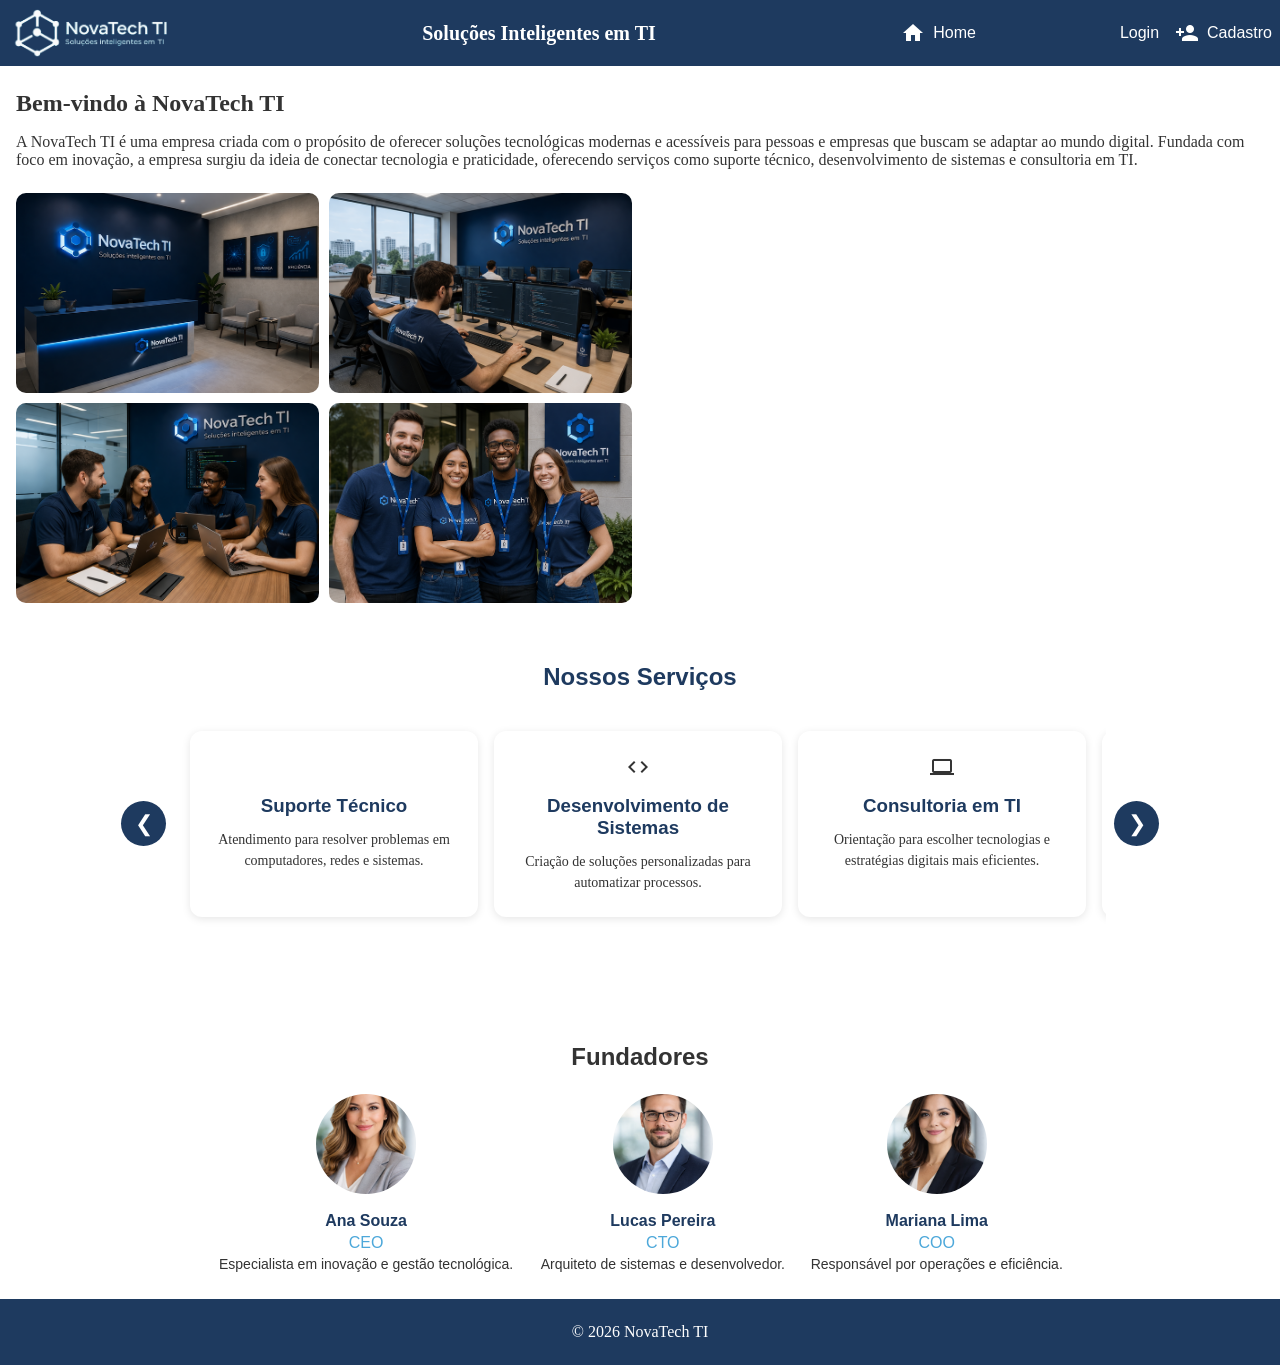
==== index.html @ b25aed61 "first commit" ====
<!DOCTYPE html>
<html lang="pt-br">
<head>
    <meta charset="UTF-8">
    <title>NovaTech TI</title>
    <link rel="stylesheet" href="css/global.css">
    <link rel="stylesheet" href="css/components.css">
    <link rel="stylesheet" href="css/variables.css">
    <link rel="stylesheet" href="css/pages/home.css">
    <link href="https://fonts.googleapis.com/icon?family=Material+Icons" rel="stylesheet">
</head>
<body>
    <div id="header-container"></div>

    <main class="home">
        <section class="title">
            <h1>Bem-vindo à NovaTech TI</h1>
            <p>
                A NovaTech TI é uma empresa criada com o propósito de oferecer soluções tecnológicas modernas
                e acessíveis para pessoas e empresas que buscam se adaptar ao mundo digital. Fundada com foco
                em inovação, a empresa surgiu da ideia de conectar tecnologia e praticidade, oferecendo serviços
                como suporte técnico, desenvolvimento de sistemas e consultoria em TI.
            </p>
        </section>

        <section class="history">
                <div class="images">
                    <img src="assets/imagens/imagem01.png" alt="Imagem 1">
                    <img src="assets/imagens/imagem02.png" alt="Imagem 2">
                    <img src="assets/imagens/imagem03.png" alt="Imagem 3">
                    <img src="assets/imagens/imagem04.png" alt="Imagem 4">
                </div>


            <div class="media">
                <iframe src="https://www.youtube.com/embed/8Wx0uR1_ajo" title="YouTube video player"  allowfullscreen></iframe>
            </div>
        </section>

        <section class="services">
            <h2>Nossos Serviços</h2>

            <div class="carousel">
                <button id="prevBtn">&#10094;</button>

                <div class="track-container">
                    <div class="track" id="carouselTrack">
                        <div class="card">
                            <span class="material-icons card-icon">support_agent</span>
                            <h3>Suporte Técnico</h3>
                            <p>Atendimento para resolver problemas em computadores, redes e sistemas.</p>
                        </div>

                        <div class="card">
                            <span class="material-icons card-icon">code</span>
                            <h3>Desenvolvimento de Sistemas</h3>
                            <p>Criação de soluções personalizadas para automatizar processos.</p>
                        </div>

                        <div class="card">
                            <span class="material-icons card-icon">computer</span>
                            <h3>Consultoria em TI</h3>
                            <p>Orientação para escolher tecnologias e estratégias digitais mais eficientes.</p>
                        </div>

                        <div class="card">
                            <span class="material-icons card-icon">build</span>
                            <h3>Manutenção Preventiva</h3>
                            <p>Prevenção de falhas e melhoria do desempenho dos equipamentos e sistemas.</p>
                        </div>

                        <div class="card">
                            <span class="material-icons card-icon">security</span>
                            <h3>Segurança da Informação</h3>
                            <p>Proteção de dados, sistemas e acessos para maior segurança digital.</p>
                        </div>
                    </div>
                </div>

                <button id="nextBtn">&#10095;</button>
            </div>
        </section>

        <section class="fundadores">
            <h2>Fundadores</h2>

            <table class="tabela">
                <tr>
                    <td><img src="assets/imagens/ana.png" alt="Ana Souza"></td>
                    <td><img src="assets/imagens/lucas.png" alt="Lucas Pereira"></td>
                    <td><img src="assets/imagens/mariana.png" alt="Mariana Lima"></td>
                </tr>

                <tr class="nome">
                    <td>Ana Souza</td>
                    <td>Lucas Pereira</td>
                    <td>Mariana Lima</td>
                </tr>

                <tr class="cargo">
                    <td>CEO</td>
                    <td>CTO</td>
                    <td>COO</td>
                </tr>

                <tr class="descricao">
                    <td>Especialista em inovação e gestão tecnológica.</td>
                    <td>Arquiteto de sistemas e desenvolvedor.</td>
                    <td>Responsável por operações e eficiência.</td>
                </tr>
            </table>
        </section>

    </main>

    <div id="footer-container"></div>

    <script src="js/main.js"></script>
</body>
</html>
---- css/global.css ----
body {
    font-family: Arial;
    display: flex;
    flex-direction: column;
    min-height: 100vh;
    margin: 0;

    background: var(--background);
    color: var(--text);

    h1, p {
        font-family: Calibri, serif;
    }
}

.home, .login, .cadastro, .trocarsenha {
    flex: 1;
    padding: 0 var(--spacing-md);

    h1, p {
        margin: 0;
    }
}

.input-group {
    display: flex;
    flex-direction: column;
    margin-bottom: 16px;
}

.input-group label {
    font-size: 14px;
    color: var(--text);
    margin-bottom: 6px;
}

.input-group input {
    padding: 12px 14px;
    border-radius: 8px;
    border: 1px solid var(--border-color);
    background: var(--background-secondary);
    color: var(--text);
    font-size: 14px;
    outline: none;
    transition: all 0.2s ease;
}

.input-group input::placeholder {
    color: #999;
}

.input-group input:hover {
    border-color: var(--primary);
}

.input-group input:focus {
    border-color: var(--primary);
    box-shadow: 0 0 0 2px rgba(0, 102, 255, 0.2);
    background: var(--background);
}

.input-group input.error {
    border-color: #ff4d4f;
    background: #fff1f0;
}

.input-error {
    font-size: 12px;
    color: #ff4d4f;
    margin-top: 4px;
}

.input-group input:disabled {
    background: #eee;
    cursor: not-allowed;
    opacity: 0.7;
}

button {
    background: var(--primary);
    color: var(--text-light);
    border: none;
    border-radius: var(--border-radius);
    cursor: pointer;
    font-size: 22px;
    transition: 0.3s ease;
    padding: var(--spacing-sm);
}

button:hover {
    background: var(--accent);
}

.material-icons {
    font-size: 20px;
}
---- css/components.css ----
.header {
    background: var(--background-dark);
    color: var(--text-light);
    padding: var(--spacing-sm);
    display: flex;
    justify-content: space-between;
    align-items: center;

    h1 {
        font-size: 20px;
    }

    .logo {
        height: 50px;
        width: auto;
    }

    nav {
        display: flex;
        flex-direction: row;
        gap: var(--spacing-md);
    }

    nav a {
        display: flex;
        align-items: center;
        gap: var(--spacing-sm);
        text-decoration: none;
        color: var(--text-light);
    }
}

.footer {
    background: var(--background-dark);
    color: var(--text-light);
    text-align: center;
    padding: var(--spacing-sm);
    margin-top: var(--spacing-lg);
}
---- css/variables.css ----
:root {
    /* 🎨 BACKGROUNDS */
    --background: #FFFFFF;
    --background-secondary: #cccccc;
    --background-dark: #1E3A5F;

    /* 📝 TEXTOS */
    --text: #333333;
    --text-light: #FFFFFF;

    /* 🎯 CORES PRINCIPAIS */
    --primary: #1E3A5F;
    --secondary: #4DA8DA;
    --accent: #66D9E8;

    /* 🔘 BOTÕES */
    --button-bg: var(--primary);
    --button-bg-hover: var(--secondary);
    --button-text: #FFFFFF;

    /* 🔲 BORDAS */
    --border-color: #E0E0E0;
    --border-radius: 8px;

    /* 🌫️ SOMBRA */
    --shadow: 0 2px 8px rgba(0, 0, 0, 0.1);

    /* 🔠 FONTES */
    --font-main: 'Arial', sans-serif;
    --font-title: 'Poppins', sans-serif;

    /* 📏 ESPAÇAMENTOS */
    --spacing-xs: 4px;
    --spacing-sm: 8px;
    --spacing-md: 16px;
    --spacing-lg: 24px;
    --spacing-xl: 32px;

    /* 📐 TAMANHOS */
    --container-width: 1200px;

    /* ⚡ TRANSIÇÕES */
    --transition: 0.3s ease;
}
---- css/pages/home.css ----
.home {
    display: flex;
    flex-direction: column;
    margin-top: var(--spacing-lg);

    .title {
        display: flex;
        flex-direction: column;
        justify-content: center;
        gap: var(--spacing-md);
        margin-bottom: var(--spacing-lg);
    }

    .history {
        display: flex;
        flex-direction: row;
        align-items: center;
        justify-content: space-between;
        gap: var(--spacing-md);

        .images {
            display: grid;
            grid-template-columns: repeat(2, 1fr); /* 2 colunas */
            gap: 10px;
            flex: 1;
        }

        .images img {
            width: 100%;
            height: auto;
            max-height: 200px;
            object-fit: cover;
            border-radius: 10px;
        }

        .media {
            display: flex;
            flex-direction: column;
            flex: 1;
        }

        .media iframe {
            width: 100%;
            aspect-ratio: 16 / 9;
            border-radius: 16px;
            border: none;
            overflow: hidden;
        }
    }

    .services {
        padding: 40px 20px;
        text-align: center;

        h2 {
            margin-bottom: var(--spacing-lg);
            color: var(--primary);
        }

        .carousel {
            display: flex;
            align-items: center;
            justify-content: center;
            gap: var(--spacing-sm);

            button {
                width: 45px;
                height: 45px;
                border-radius: 50%;
            }

            .track-container {
                overflow: hidden;
                width: 900px;
                max-width: 100%;
                padding: var(--spacing-md);
            }

            .track {
                display: flex;
                transition: transform 0.4s ease-in-out;
                gap: var(--spacing-md);

                .card {
                    min-width: 240px;
                    max-width: 240px;
                    background: var(--background);
                    border-radius: 12px;
                    box-shadow: var(--shadow);
                    padding: 24px;
                    flex-shrink: 0;
                    text-align: center;

                    h3 {
                        margin: 12px 0;
                        color: var(--primary);
                    }

                    p {
                        color: var(--text);
                        font-size: 14px;
                        line-height: 1.5;
                    }

                    .material-icons .card-icon {
                        font-size: 42px;
                        color: var(--secondary);
                    }
                }
            }
        }
    }

    .fundadores {
        display: flex;
        flex-direction: column;
        align-items: center;
        margin-top: 50px;
        text-align: center;

        .tabela {
            width: 70%;
        }

        .tabela td {
            text-align: center;
        }

        .tabela img {
            width: 100px;
            height: 100px;
            object-fit: cover;
            border-radius: 50%;
            margin-bottom: 10px;
        }

        .nome td {
            font-weight: bold;
            color: var(--primary);
        }

        .cargo td {
            color: var(--secondary);
            font-weight: 500;
        }

        .descricao td {
            font-size: 14px;
            color: var(--text);
        }
    }
}
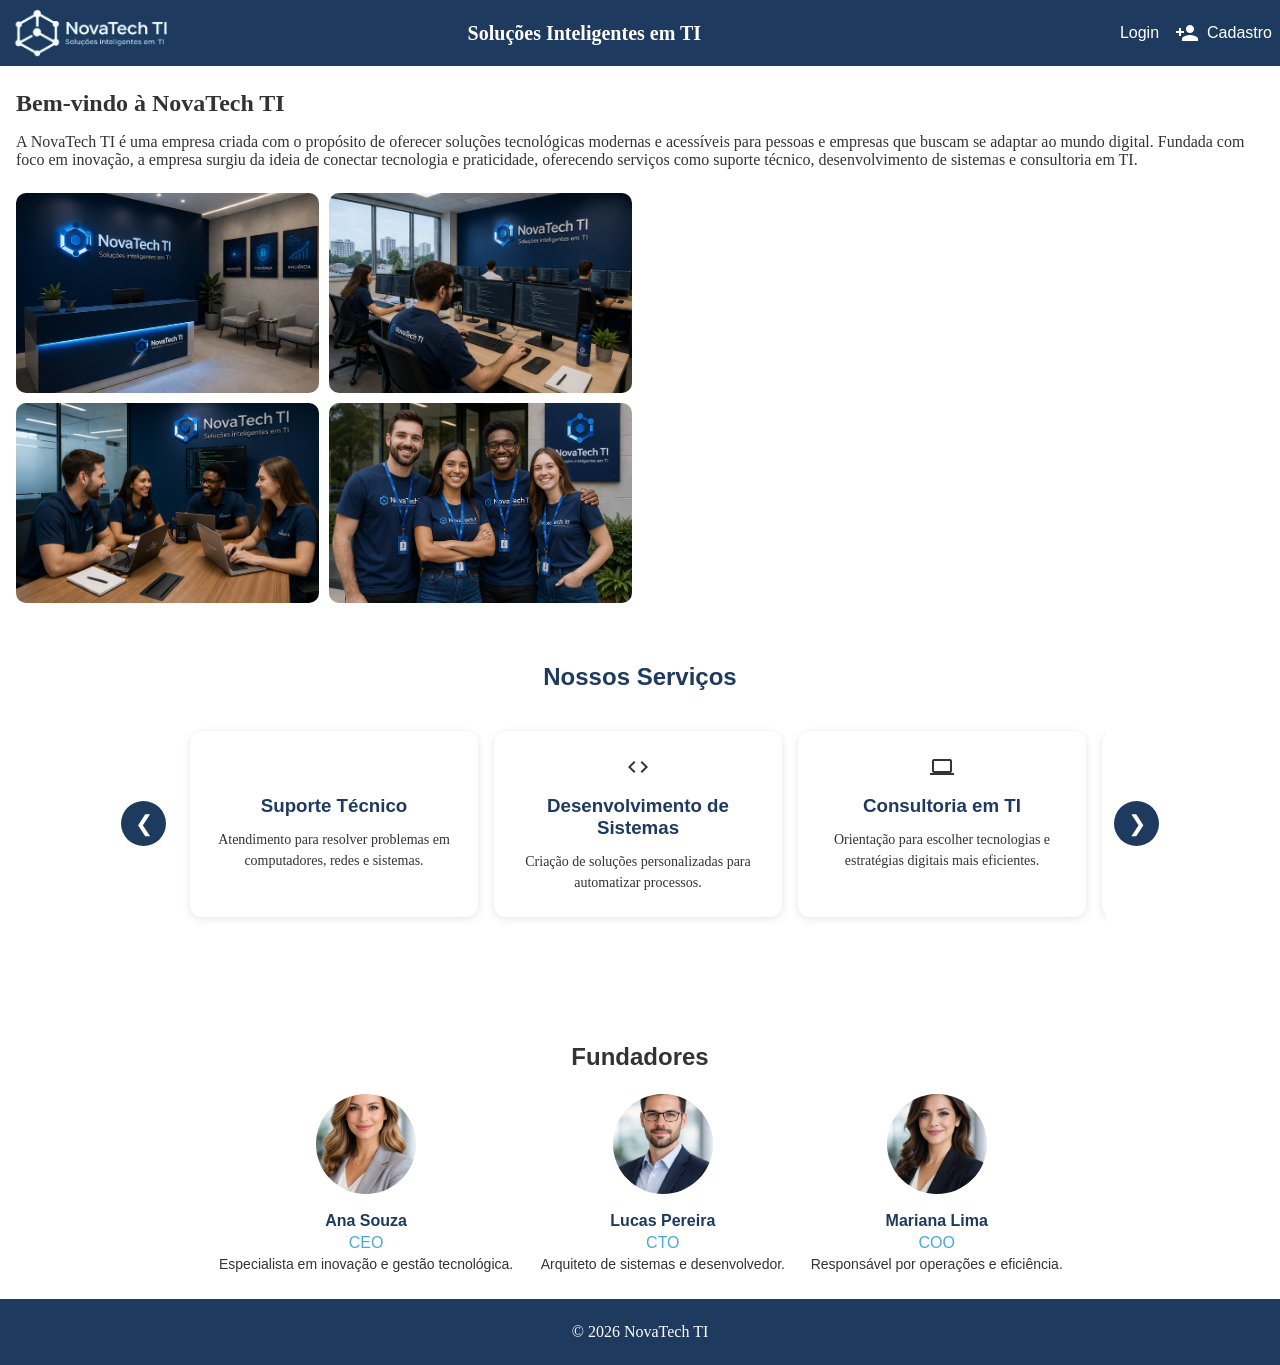
==== commit 69c803bd: "Sistema Auth" ====
--- a/index.html
+++ b/index.html
@@ -115,6 +115,7 @@
 
     <div id="footer-container"></div>
 
+    <script src="js/auth.js"></script>
     <script src="js/main.js"></script>
 </body>
 </html>
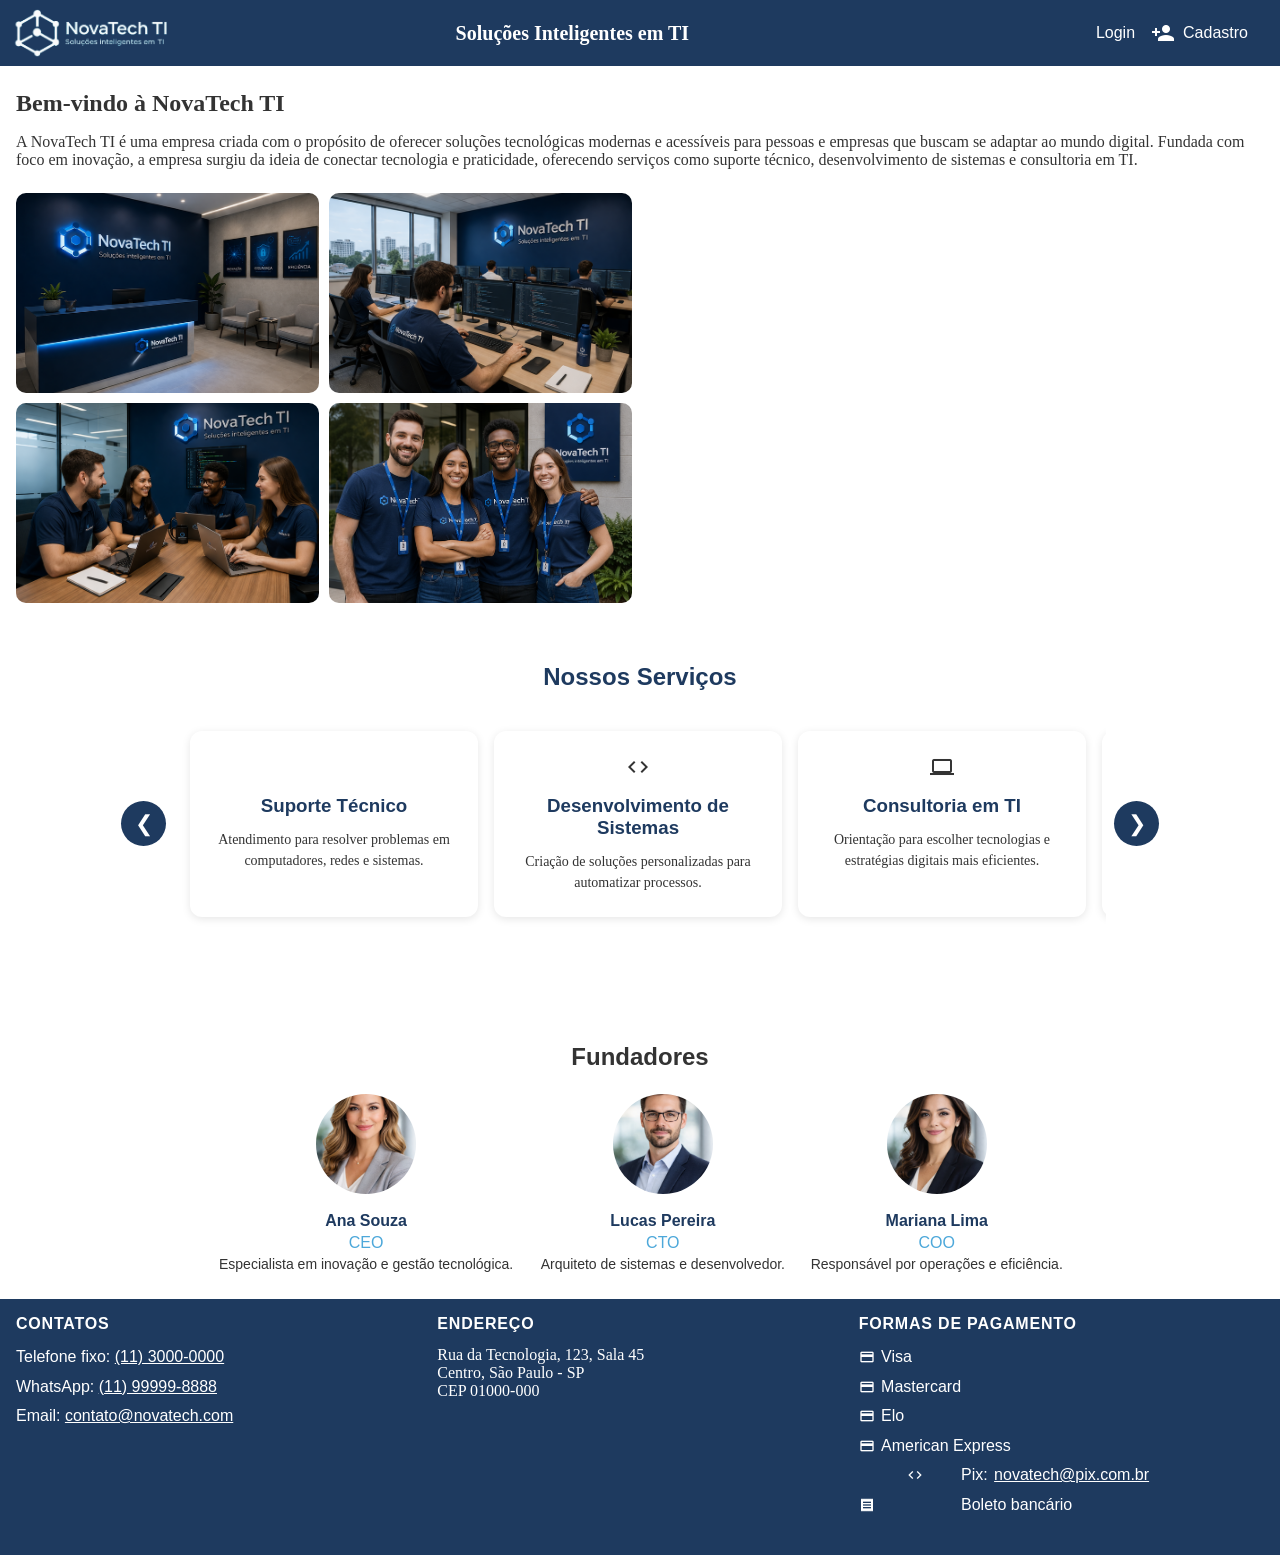
==== commit 59bb7180: "footer" ====
--- a/index.html
+++ b/index.html
@@ -116,6 +116,7 @@
     <div id="footer-container"></div>
 
     <script src="js/auth.js"></script>
+    <script src="js/auth.js"></script>
     <script src="js/main.js"></script>
 </body>
 </html>
--- a/css/components.css
+++ b/css/components.css
@@ -33,7 +33,58 @@
 .footer {
     background: var(--background-dark);
     color: var(--text-light);
-    text-align: center;
-    padding: var(--spacing-sm);
+    text-align: left;
+    padding: var(--spacing-md);
     margin-top: var(--spacing-lg);
+}
+
+.footer-grid {
+    display: grid;
+    grid-template-columns: repeat(auto-fit, minmax(220px, 1fr));
+    gap: var(--spacing-md);
+    margin-bottom: var(--spacing-md);
+}
+
+.footer-section h2 {
+    margin-top: 0;
+    font-size: 1rem;
+    text-transform: uppercase;
+    letter-spacing: 0.05em;
+}
+
+.footer-section ul {
+    list-style: none;
+    padding: 0;
+    margin: 0.5rem 0 0 0;
+}
+
+.footer-section li {
+    margin-bottom: 0.45rem;
+    line-height: 1.4;
+}
+
+.footer-section a {
+    color: var(--text-light);
+    text-decoration: underline;
+}
+
+.payment-methods {
+    list-style: none;
+    padding: 0;
+    margin: 0.5rem 0 0 0;
+}
+
+.payment-methods li {
+    margin-bottom: 0.45rem;
+    display: flex;
+    align-items: center;
+    gap: 0.4rem;
+}
+
+.payment-methods li .material-icons {
+    font-size: 1rem;
+}
+
+.footer p {
+    margin: 0.2rem 0;
 }
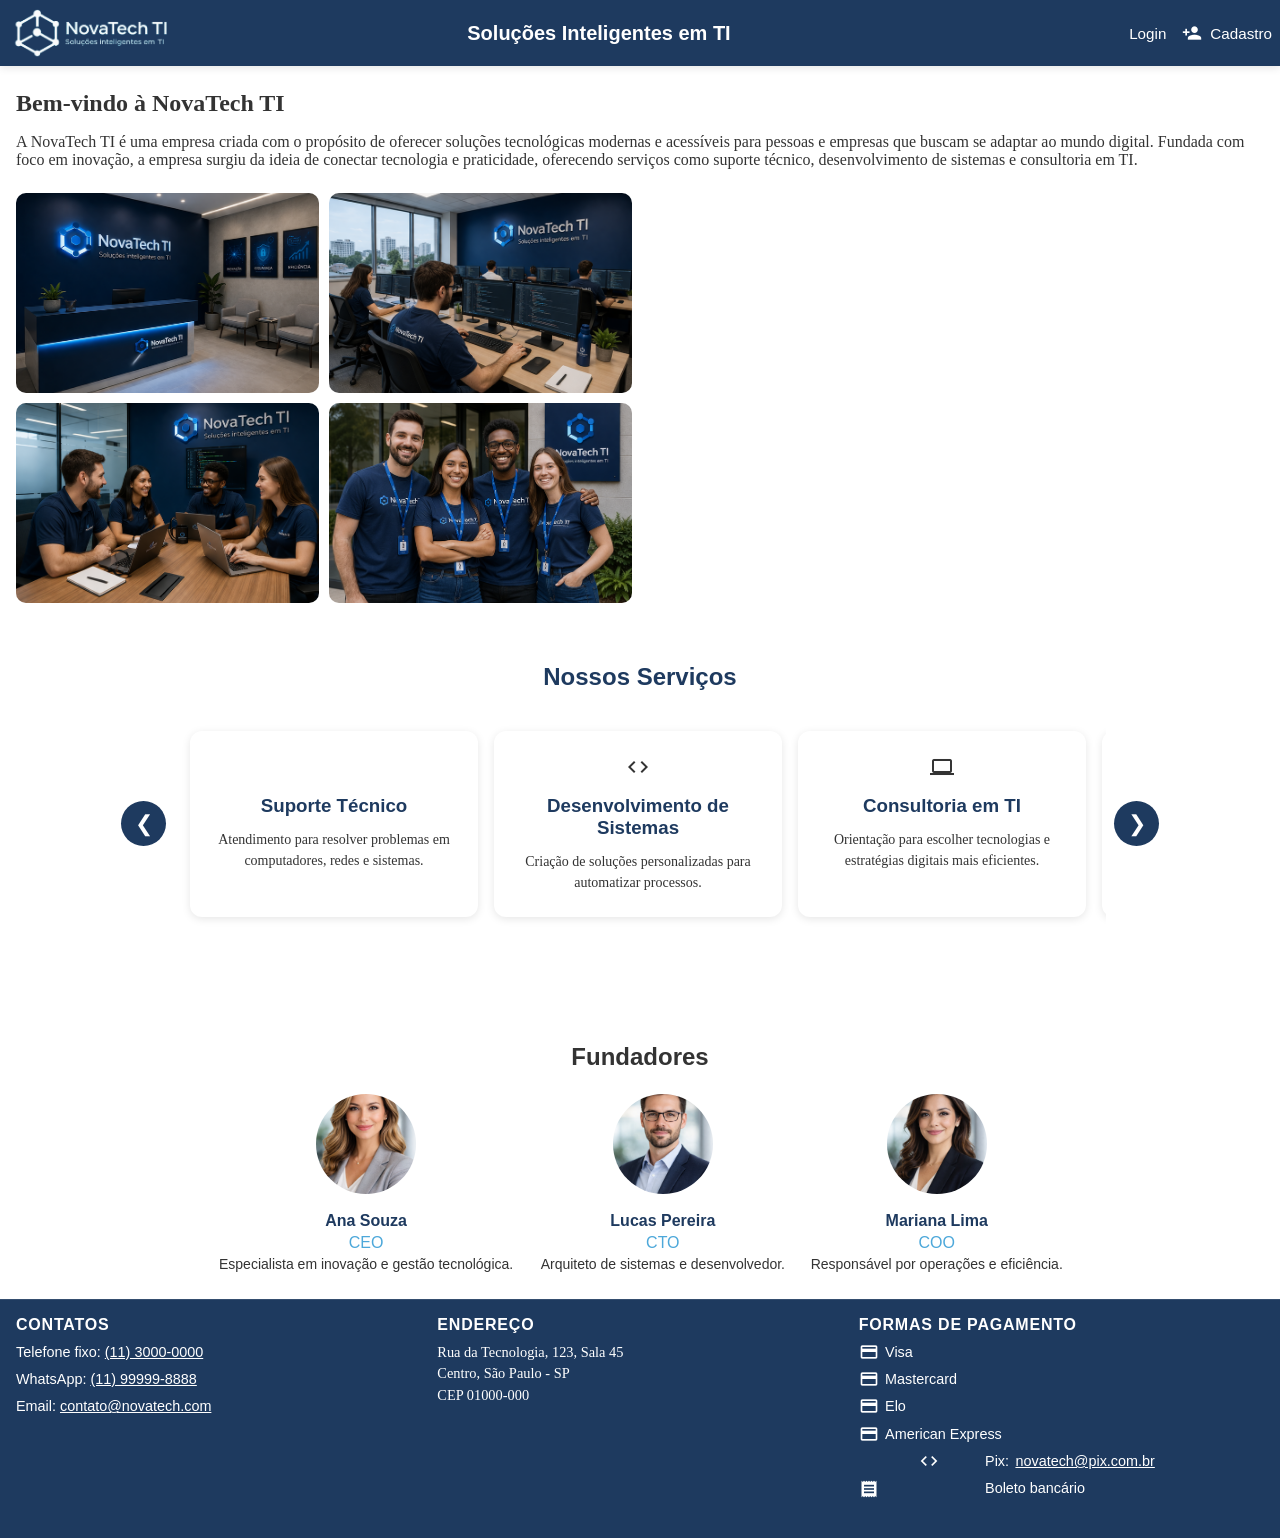
==== commit de528af0: "Melhorias de codigo" ====
--- a/index.html
+++ b/index.html
@@ -4,7 +4,8 @@
     <meta charset="UTF-8">
     <title>NovaTech TI</title>
     <link rel="stylesheet" href="css/global.css">
-    <link rel="stylesheet" href="css/components.css">
+    <link rel="stylesheet" href="css/components/header.css">
+    <link rel="stylesheet" href="css/components/footer.css">
     <link rel="stylesheet" href="css/variables.css">
     <link rel="stylesheet" href="css/pages/home.css">
     <link href="https://fonts.googleapis.com/icon?family=Material+Icons" rel="stylesheet">
--- a/css/components/header.css
+++ b/css/components/header.css
@@ -0,0 +1,63 @@
+/* Header Component Styles */
+
+.header {
+    background: var(--background-dark);
+    color: var(--text-light);
+    padding: var(--spacing-sm);
+    display: flex;
+    justify-content: space-between;
+    align-items: center;
+    box-shadow: var(--shadow);
+}
+
+.header h1 {
+    font-size: 1.25rem;
+    margin: 0;
+    font-family: var(--font-title);
+    font-weight: 600;
+}
+
+.header .logo {
+    height: 50px;
+    width: auto;
+}
+
+.header nav {
+    display: flex;
+    flex-direction: row;
+    gap: var(--spacing-md);
+    align-items: center;
+}
+
+.header nav a {
+    display: flex;
+    align-items: center;
+    gap: var(--spacing-sm);
+    text-decoration: none;
+    color: var(--text-light);
+    font-size: 0.95rem;
+    transition: opacity 0.2s ease;
+}
+
+.header nav a:hover {
+    opacity: 0.8;
+}
+
+.header nav button {
+    background: var(--button-bg-hover);
+    color: var(--button-text);
+    border: none;
+    padding: var(--spacing-sm) var(--spacing-md);
+    border-radius: var(--border-radius);
+    cursor: pointer;
+    font-size: 0.95rem;
+    transition: background-color 0.2s ease;
+}
+
+.header nav button:hover {
+    background: var(--primary);
+}
+
+.header .material-icons {
+    font-size: 1.25rem;
+}
--- a/css/components/footer.css
+++ b/css/components/footer.css
@@ -0,0 +1,83 @@
+/* Footer Component Styles */
+
+.footer {
+    background: var(--background-dark);
+    color: var(--text-light);
+    text-align: left;
+    padding: var(--spacing-md);
+    margin-top: var(--spacing-lg);
+    border-top: 1px solid rgba(255, 255, 255, 0.1);
+}
+
+.footer-grid {
+    display: grid;
+    grid-template-columns: repeat(auto-fit, minmax(220px, 1fr));
+    gap: var(--spacing-md);
+    margin-bottom: var(--spacing-md);
+}
+
+.footer-section h2 {
+    margin: 0 0 var(--spacing-sm) 0;
+    font-size: 1rem;
+    text-transform: uppercase;
+    letter-spacing: 0.05em;
+    font-weight: 600;
+    font-family: var(--font-title);
+}
+
+.footer-section ul {
+    list-style: none;
+    padding: 0;
+    margin: 0.5rem 0 0 0;
+}
+
+.footer-section li {
+    margin-bottom: 0.45rem;
+    line-height: 1.4;
+    font-size: 0.9rem;
+}
+
+.footer-section a {
+    color: var(--text-light);
+    text-decoration: underline;
+    transition: opacity 0.2s ease;
+}
+
+.footer-section a:hover {
+    opacity: 0.8;
+}
+
+.footer p {
+    margin: 0.2rem 0;
+    font-size: 0.9rem;
+    line-height: 1.5;
+}
+
+/* Payment Methods */
+.payment-methods {
+    list-style: none;
+    padding: 0;
+    margin: 0.5rem 0 0 0;
+}
+
+.payment-methods li {
+    margin-bottom: 0.45rem;
+    display: flex;
+    align-items: center;
+    gap: 0.4rem;
+    font-size: 0.9rem;
+}
+
+.payment-methods li .material-icons {
+    font-size: 1.25rem;
+    flex-shrink: 0;
+}
+
+/* Footer Bottom */
+.footer-bottom {
+    border-top: 1px solid rgba(255, 255, 255, 0.2);
+    padding-top: var(--spacing-sm);
+    font-size: 0.85rem;
+    text-align: center;
+    color: rgba(255, 255, 255, 0.8);
+}
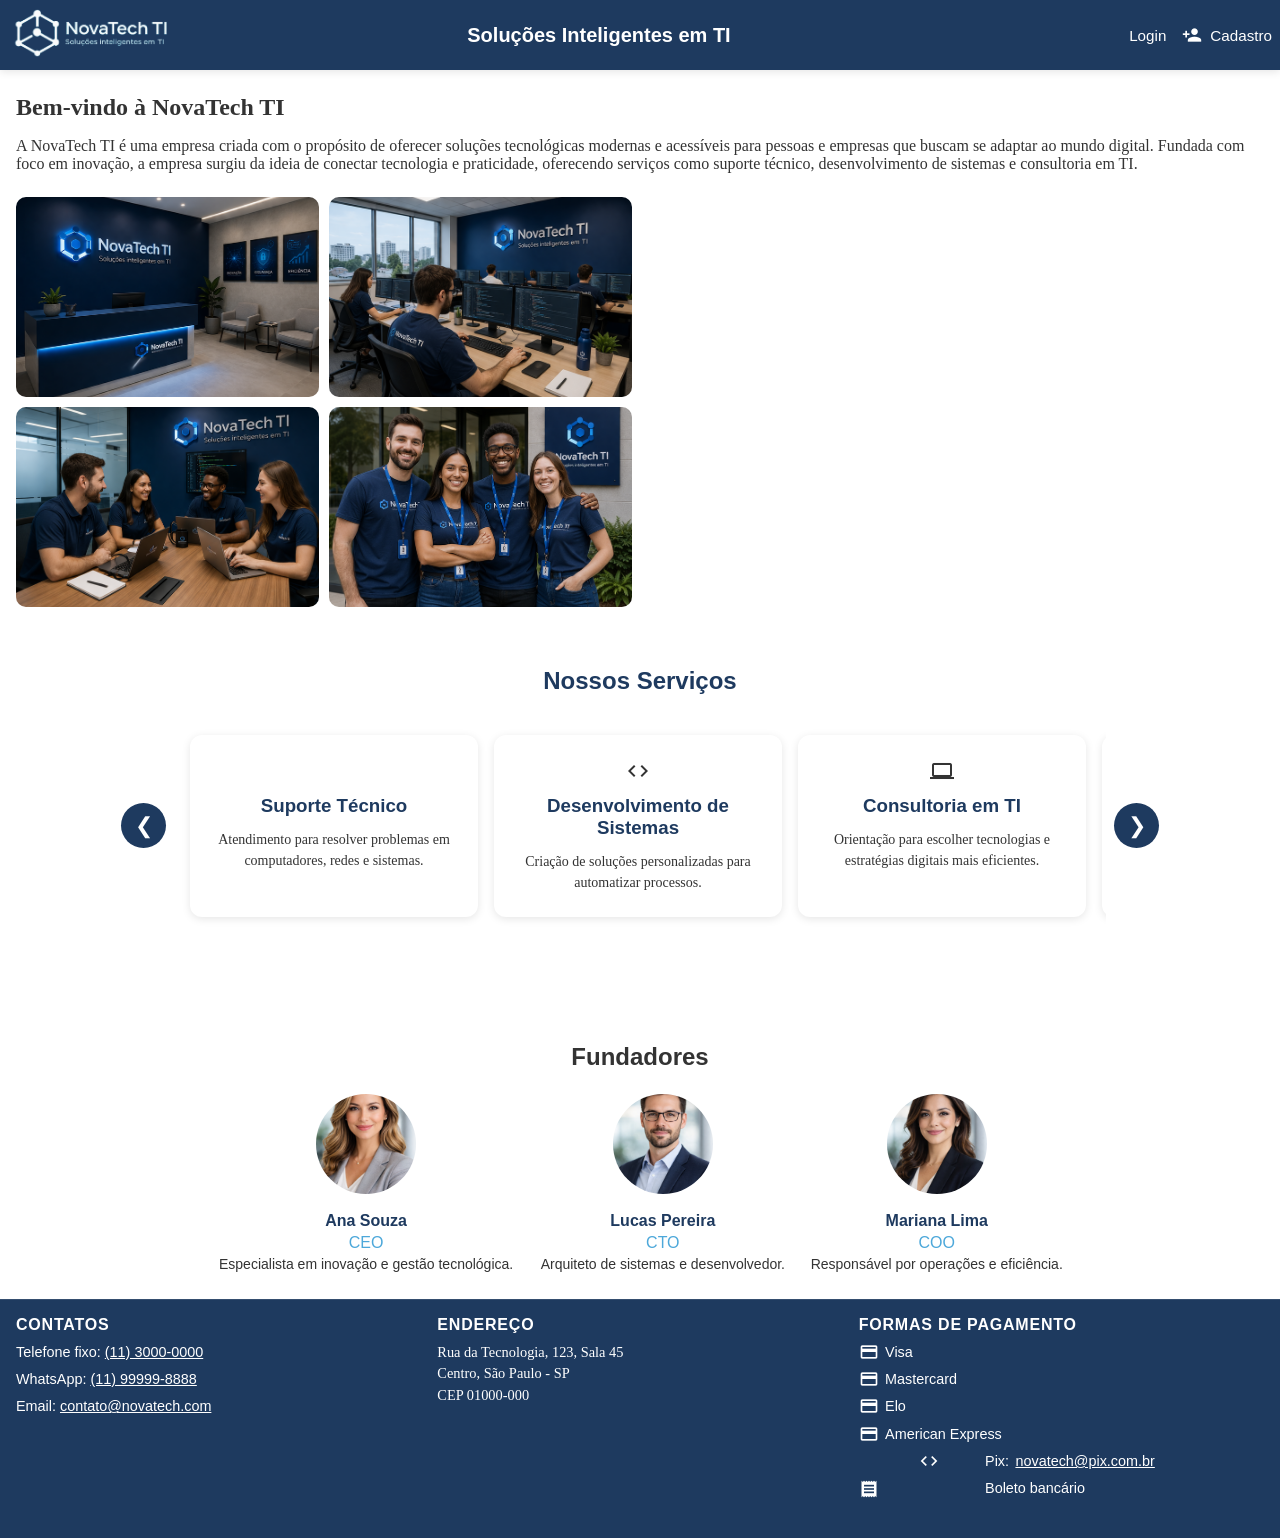
==== commit 65871c59: "🎨 Melhorias de código: responsividade, acessibilidade, e otimizações - Remover scripts duplicados em" ====
--- a/index.html
+++ b/index.html
@@ -1,4 +1,25 @@
 <!DOCTYPE html>
+<!-- ============================================================================
+     PÁGINA: HOME - PÁGINA INICIAL
+     ============================================================================
+     Página pública - acessível sem autenticação
+     
+     Conteúdo:
+     - Apresentação da empresa NovaTech TI
+     - Histórico com imagens e vídeo
+     - Seção de serviços com carrossel dinâmico
+     
+     Scripts:
+     - js/main.js (carregamento de componentes, carrossel)
+     - js/auth.js (verificação de autenticação)
+     
+     Estilos:
+     - css/global.css
+     - css/variables.css
+     - css/components/header.css
+     - css/components/footer.css
+     - css/pages/home.css
+     ============================================================================ -->
 <html lang="pt-br">
 <head>
     <meta charset="UTF-8">
@@ -117,7 +138,6 @@
     <div id="footer-container"></div>
 
     <script src="js/auth.js"></script>
-    <script src="js/auth.js"></script>
     <script src="js/main.js"></script>
 </body>
 </html>
--- a/css/global.css
+++ b/css/global.css
@@ -1,3 +1,17 @@
+/**
+ * ============================================================================
+ *  ESTILOS GLOBAIS - NOVATECH TI
+ * ============================================================================
+ * Define estilos base para o layout geral da aplicação
+ * - Layout flexbox para footer sticky
+ * - Tipografia padrão
+ * - Estilos de formulários
+ * - Classes reutilizáveis
+ * ============================================================================
+ */
+
+/* ========== BODY - CONTAINER PRINCIPAL ========== */
+/* Flexbox para manter footer ao final da página */
 body {
     font-family: Arial;
     display: flex;
@@ -55,27 +69,28 @@
 
 .input-group input:focus {
     border-color: var(--primary);
-    box-shadow: 0 0 0 2px rgba(0, 102, 255, 0.2);
+    box-shadow: var(--input-focus-shadow);
     background: var(--background);
 }
 
 .input-group input.error {
-    border-color: #ff4d4f;
+    border-color: var(--input-error-color);
     background: #fff1f0;
 }
 
 .input-error {
     font-size: 12px;
-    color: #ff4d4f;
+    color: var(--input-error-color);
     margin-top: 4px;
 }
 
 .input-group input:disabled {
     background: #eee;
     cursor: not-allowed;
-    opacity: 0.7;
+    opacity: var(--input-disabled-opacity);
 }
 
+/* ========== BOTÕES ==========  */
 button {
     background: var(--primary);
     color: var(--text-light);
@@ -83,14 +98,32 @@
     border-radius: var(--border-radius);
     cursor: pointer;
     font-size: 22px;
-    transition: 0.3s ease;
+    transition: var(--transition);
     padding: var(--spacing-sm);
+    font-weight: 500;
 }
 
 button:hover {
     background: var(--accent);
+    transform: translateY(-1px);
 }
 
+button:active {
+    transform: translateY(0);
+}
+
+button:disabled {
+    opacity: var(--input-disabled-opacity);
+    cursor: not-allowed;
+}
+
+button:focus {
+    outline: 2px solid var(--accent);
+    outline-offset: 2px;
+}
+
+/* ========== ÍCONES ==========  */
 .material-icons {
     font-size: 20px;
+    vertical-align: middle;
 }
--- a/css/components/header.css
+++ b/css/components/header.css
@@ -1,5 +1,14 @@
-/* Header Component Styles */
+/**
+ * ============================================================================
+ *  ESTILOS DO HEADER - NOVATECH TI
+ * ============================================================================
+ * Define a aparência e comportamento do componente de cabeçalho
+ * Inclui: logo, título, navegação e botões
+ * ============================================================================
+ */
 
+/* ========== CONTAINER PRINCIPAL DO HEADER ========== */
+/* Flexbox layout para distribuição de elementos */
 .header {
     background: var(--background-dark);
     color: var(--text-light);
--- a/css/components/footer.css
+++ b/css/components/footer.css
@@ -1,5 +1,14 @@
-/* Footer Component Styles */
+/**
+ * ============================================================================
+ *  ESTILOS DO FOOTER - NOVATECH TI
+ * ============================================================================
+ * Define a aparência e comportamento do componente de rodapé
+ * Inclui: contatos, endereço e métodos de pagamento
+ * ============================================================================
+ */
 
+/* ========== CONTAINER PRINCIPAL DO FOOTER ========== */
+/* Fundo escuro com espaçamento adequado */
 .footer {
     background: var(--background-dark);
     color: var(--text-light);
--- a/css/variables.css
+++ b/css/variables.css
@@ -1,3 +1,12 @@
+/**
+ * ============================================================================
+ *  VARIÁVEIS CSS GLOBAIS - NOVATECH TI
+ * ============================================================================
+ * Define todas as cores, espaçamentos e tipografia do projeto
+ * Mantém consistência visual em todo o aplicativo
+ * ============================================================================
+ */
+
 :root {
     /* 🎨 BACKGROUNDS */
     --background: #FFFFFF;
@@ -41,4 +50,19 @@
 
     /* ⚡ TRANSIÇÕES */
     --transition: 0.3s ease;
+
+    /* 🎯 ESTADOS DE INPUT */
+    --input-focus-shadow: 0 0 0 2px rgba(30, 58, 95, 0.2);
+    --input-error-color: #da1011;
+    --input-success-color: #0b7a3b;
+    --input-disabled-opacity: 0.7;
+
+    /* 📐 BORDER RADIUS VARIAÇÕES */
+    --radius-sm: 4px;
+    --radius-md: 8px;
+    --radius-lg: 12px;
+
+    /* ✋ HOVER/ACTIVE STATES */
+    --opacity-hover: 0.8;
+    --opacity-active: 0.6;
 }
--- a/css/pages/home.css
+++ b/css/pages/home.css
@@ -1,3 +1,15 @@
+/**
+ * ============================================================================
+ *  ESTILOS DA PÁGINA HOME - NOVATECH TI
+ * ============================================================================
+ * Define visuals para a página inicial
+ * - Seção de título e apresentação
+ * - Seção de histórico (imagens + vídeo)
+ * - Seção de serviços com carrossel
+ * - Responsividade para mobile/tablet
+ * ============================================================================
+ */
+
 .home {
     display: flex;
     flex-direction: column;
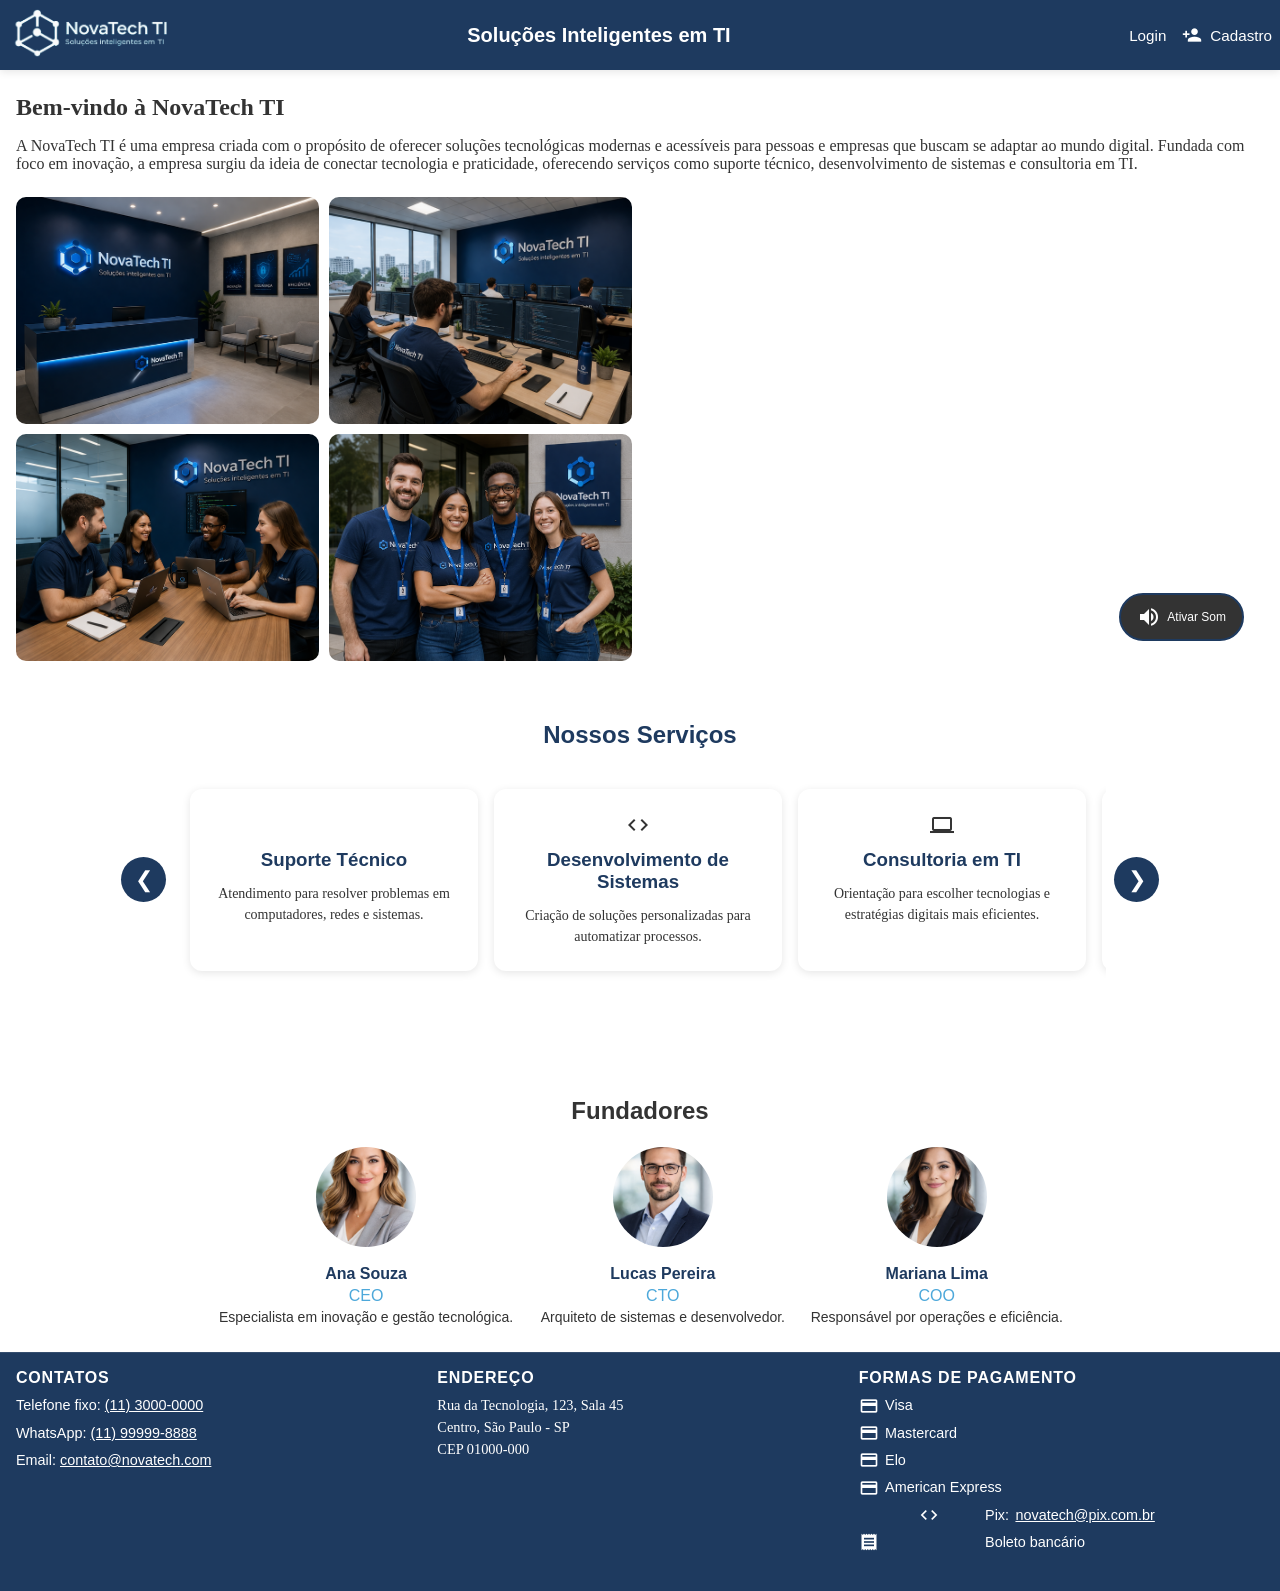
==== commit 9cec40e8: "att video empresa" ====
--- a/index.html
+++ b/index.html
@@ -30,6 +30,7 @@
     <link rel="stylesheet" href="css/variables.css">
     <link rel="stylesheet" href="css/pages/home.css">
     <link href="https://fonts.googleapis.com/icon?family=Material+Icons" rel="stylesheet">
+    <script src="https://www.youtube.com/iframe_api"></script>
 </head>
 <body>
     <div id="header-container"></div>
@@ -55,7 +56,13 @@
 
 
             <div class="media">
-                <iframe src="https://www.youtube.com/embed/8Wx0uR1_ajo" title="YouTube video player"  allowfullscreen></iframe>
+                <div class="video-container">
+                    <div id="youtubePlayer"></div>
+                    <button id="unmuteBtn" class="unmute-button" aria-label="Ativar som do vídeo">
+                        <span class="material-icons">volume_up</span>
+                        Ativar Som
+                    </button>
+                </div>
             </div>
         </section>
 
--- a/css/pages/home.css
+++ b/css/pages/home.css
@@ -26,21 +26,19 @@
     .history {
         display: flex;
         flex-direction: row;
-        align-items: center;
-        justify-content: space-between;
+        align-items: stretch; /* Garante altura igual entre colunas */
         gap: var(--spacing-md);
 
         .images {
             display: grid;
-            grid-template-columns: repeat(2, 1fr); /* 2 colunas */
+            grid-template-columns: repeat(2, 1fr);
             gap: 10px;
             flex: 1;
         }
 
         .images img {
             width: 100%;
-            height: auto;
-            max-height: 200px;
+            height: 100%; /* Altura completa do container da imagem */
             object-fit: cover;
             border-radius: 10px;
         }
@@ -51,12 +49,64 @@
             flex: 1;
         }
 
+        .video-container {
+            position: relative;
+            width: 100%;
+            height: 100%; /* Ocupa toda altura disponível */
+            flex: 1; /* Permite expansão */
+        }
+
         .media iframe {
             width: 100%;
-            aspect-ratio: 16 / 9;
+            height: 410px; /* Altura igual à galeria completa (2 imagens + gap) */
             border-radius: 16px;
             border: none;
             overflow: hidden;
+        }
+
+        .video-container {
+            position: relative;
+            width: 100%;
+            aspect-ratio: 16 / 9; /* Altura automática baseada no aspect ratio */
+        }
+
+        #youtubePlayer {
+            width: 100%;
+            height: 100%;
+            border-radius: 16px;
+            overflow: hidden;
+        }
+
+        .unmute-button {
+            position: absolute;
+            bottom: 20px;
+            right: 20px;
+            background: rgba(0, 0, 0, 0.8);
+            color: white;
+            border: 2px solid var(--primary);
+            border-radius: 50px;
+            padding: 10px 16px;
+            font-size: 12px;
+            font-weight: 500;
+            cursor: pointer;
+            display: flex;
+            align-items: center;
+            gap: 6px;
+            transition: all 0.3s ease;
+            z-index: 10;
+        }
+
+        .unmute-button:hover {
+            background: rgba(0, 0, 0, 0.9);
+            transform: scale(1.05);
+        }
+
+        .unmute-button:active {
+            transform: scale(0.95);
+        }
+
+        .unmute-button.hidden {
+            display: none;
         }
     }
 
